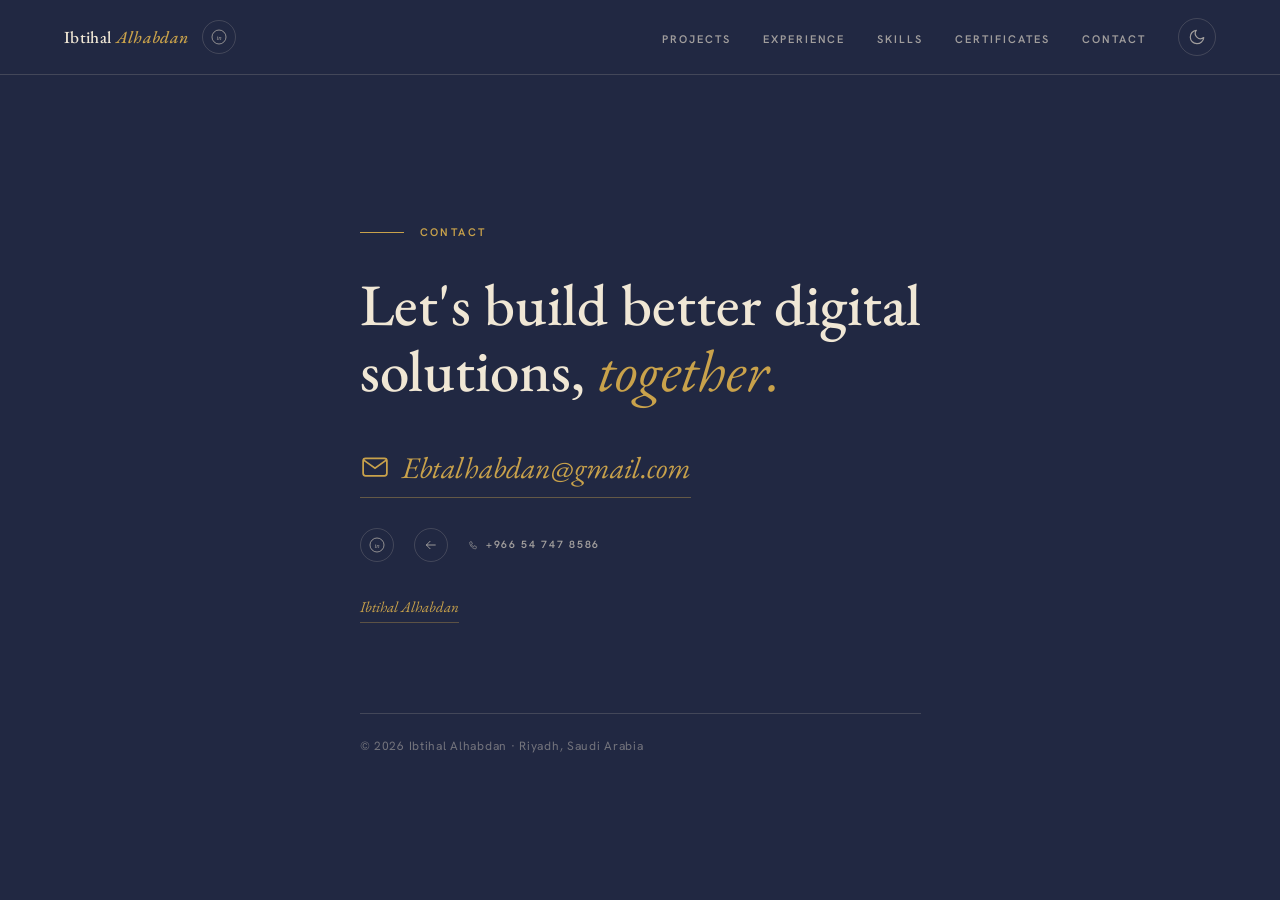
==== contact.html @ 58f83ce2 "Add files via upload" ====
<!DOCTYPE html>
<html lang="en" dir="ltr">
<head>
<meta charset="UTF-8"/>
<meta name="viewport" content="width=device-width, initial-scale=1.0"/>
<title>Contact · Ibtihal Alhabdan</title>
<meta name="description" content="Get in touch with Ibtihal Alhabdan, Business Analyst in Riyadh, Saudi Arabia."/>
<link rel="canonical" href="https://portfoliolabco.github.io/ibtihal-portfolio/contact.html"/>
<link rel="icon" type="image/svg+xml" href="data:image/svg+xml,%3Csvg xmlns='http://www.w3.org/2000/svg' viewBox='0 0 32 32'%3E%3Crect width='32' height='32' fill='%23212842'/%3E%3Ctext x='16' y='22' font-family='Georgia,serif' font-size='15' font-style='italic' fill='%23C9A24B' text-anchor='middle'%3EIA%3C/text%3E%3C/svg%3E"/>
<link rel="preconnect" href="https://fonts.googleapis.com"/>
<link rel="preconnect" href="https://fonts.gstatic.com" crossorigin/>
<link href="https://fonts.googleapis.com/css2?family=EB+Garamond:ital,wght@0,400;0,500;0,600;1,400;1,500&family=Hanken+Grotesk:wght@300;400;500;600&display=swap" rel="stylesheet"/>
<link rel="stylesheet" href="styles.css"/>
<script>
  (function(){var t=localStorage.getItem('theme')||'light';document.documentElement.setAttribute('data-theme',t);})();
</script>
<style>
  .contact-page-band{min-height:100vh;display:flex;align-items:center;}
</style>
</head>
<body>
<nav>
  <div class="nav-brand">
    <a class="nav-name" href="index.html#top">Ibtihal <em>Alhabdan</em></a>
    <a class="social-btn" href="https://www.linkedin.com/in/ibtihal-alhabdan-ecba-b42458311" target="_blank" rel="noopener" aria-label="LinkedIn">
      <svg viewBox="0 0 24 24" xmlns="http://www.w3.org/2000/svg" aria-hidden="true"><circle cx="12" cy="12" r="10.5" fill="none" stroke="currentColor" stroke-width="1.3"/><text x="12" y="16" font-family="Georgia, serif" font-style="italic" font-size="10" fill="currentColor" text-anchor="middle">in</text></svg>
    </a>
  </div>
  <div class="nav-right">
    <ul class="nav-links">
      <li><a href="index.html#work">Projects</a></li>
      <li><a href="index.html#experience">Experience</a></li>
      <li><a href="index.html#capabilities">Skills</a></li>
      <li><a href="index.html#credentials">Certificates</a></li>
      <li><a href="contact.html">Contact</a></li>
    </ul>
    <button class="theme-btn" id="themeBtn" aria-label="Toggle color theme">
      <svg class="icon-moon" viewBox="0 0 24 24" fill="none" stroke="currentColor" stroke-width="1.6" stroke-linecap="round" stroke-linejoin="round" aria-hidden="true"><path d="M21 12.8A9 9 0 1 1 11.2 3a7 7 0 0 0 9.8 9.8z"/></svg>
      <svg class="icon-sun" viewBox="0 0 24 24" fill="none" stroke="currentColor" stroke-width="1.6" stroke-linecap="round" stroke-linejoin="round" aria-hidden="true"><circle cx="12" cy="12" r="4.2"/><path d="M12 2.4v2.4M12 19.2v2.4M4.4 4.4l1.7 1.7M17.9 17.9l1.7 1.7M2.4 12h2.4M19.2 12h2.4M4.4 19.6l1.7-1.7M17.9 6.1l1.7-1.7"/></svg>
    </button>
  </div>
</nav>
<!-- CONTACT BAND (reused from the homepage, full-height on this page) -->
<div class="contact-band contact-page-band" id="contact">
  <div class="contact-inner">
    <p class="contact-kicker caps">Contact</p>
    <h2 class="contact-line">Let's build better digital<br/>solutions, <em>together.</em></h2>
    <a class="contact-mail" href="mailto:Ebtalhabdan@gmail.com">
      <svg class="cm-icon" viewBox="0 0 24 24" fill="none" stroke="currentColor" stroke-width="1.4" aria-hidden="true"><rect x="2.5" y="5" width="19" height="14" rx="2"/><path d="M3 6.5l9 6.5 9-6.5"/></svg>
      Ebtalhabdan@gmail.com
    </a>
    <div class="contact-alt">
      <a class="social-btn" href="https://www.linkedin.com/in/ibtihal-alhabdan-ecba-b42458311" target="_blank" rel="noopener" aria-label="LinkedIn">
        <svg viewBox="0 0 24 24" xmlns="http://www.w3.org/2000/svg" aria-hidden="true"><circle cx="12" cy="12" r="10.5" fill="none" stroke="currentColor" stroke-width="1.3"/><text x="12" y="16" font-family="Georgia, serif" font-style="italic" font-size="10" fill="currentColor" text-anchor="middle">in</text></svg>
      </a>
      <a class="social-btn" href="index.html#top" aria-label="Back to portfolio">
        <svg viewBox="0 0 24 24" fill="none" stroke="currentColor" stroke-width="1.4" aria-hidden="true"><path d="M19 12H5M11 6l-6 6 6 6"/></svg>
      </a>
      <a class="contact-phone" href="tel:+966547478586">
        <svg class="cm-icon" viewBox="0 0 24 24" fill="none" stroke="currentColor" stroke-width="1.4" aria-hidden="true"><path d="M5 4h3l2 5-2.5 1.5a11 11 0 0 0 5 5L14 13l5 2v3a2 2 0 0 1-2 2C10.5 20 4 13.5 4 6a2 2 0 0 1 1-2z"/></svg>
        +966 54 747 8586
      </a>
    </div>
    <a class="contact-signature" href="#">Ibtihal Alhabdan</a>
    <div class="colophon">
      <span>© 2026 Ibtihal Alhabdan · Riyadh, Saudi Arabia</span>
    </div>
  </div>
</div>
<script src="script.js"></script>
</body>
</html>
---- styles.css ----
/* ─────────────────────────────────────────────
   THE ANALYST'S DOSSIER
   Palette (client-fixed): Midnight Indigo #212842
                           Vanilla Cream  #F0E7D5
   Gold is a whisper: rules, numerals, small marks.
   ───────────────────────────────────────────── */
:root{
  --indigo:#212842;
  --cream:#F0E7D5;
  /* light (default): cream field, indigo bands */
  --bg:#F0E7D5;
  --band-bg:#212842;      /* nav / hero / contact bands */
  --text:#2B3049;
  --muted:#5C617A;
  --hair:#D9CEB8;
  --plate:#EAE0CC;
  --gold:#B0872E;          /* rules, numerals, decorative */
  --gold-ink:#7A5D1E;      /* small labels on cream, AA */
  --band-text:#F0E7D5;
  --band-muted:rgba(240,231,213,.62);
  --band-hair:rgba(240,231,213,.16);
  --band-gold:#C9A24B;
  --serif:"EB Garamond",Georgia,serif;
  --sans:"Hanken Grotesk",system-ui,sans-serif;
  --mono:ui-monospace,SFMono-Regular,Menlo,monospace;
}
:root[data-theme="dark"]{
  /* dark: deep-indigo field, with bands a touch lighter so the whole page
     reads as dark yet the nav/hero/contact still separate from the body */
  --bg:#161B2E;
  --band-bg:#212842;
  --text:#F0E7D5;
  --muted:rgba(240,231,213,.64);
  --hair:rgba(240,231,213,.16);
  --plate:#232B49;
  --gold:#C9A24B;
  --gold-ink:#D4B25E;
}
*,*::before,*::after{box-sizing:border-box;margin:0;padding:0;}
html{scroll-behavior:smooth;}
body{background:var(--bg);color:var(--text);font-family:var(--sans);font-weight:400;font-size:16.5px;line-height:1.7;transition:background .4s ease,color .4s ease;-webkit-font-smoothing:antialiased;}
::selection{background:var(--gold);color:var(--indigo);}
img,svg{max-width:100%;}
.caps{font-family:var(--sans);font-size:11px;font-weight:600;letter-spacing:.22em;text-transform:uppercase;}
/* ── NAV: a slim indigo band in both themes ── */
nav{position:fixed;top:0;width:100%;z-index:100;display:flex;justify-content:space-between;align-items:center;padding:18px clamp(22px,5vw,64px);background:var(--band-bg);border-bottom:1px solid var(--band-hair);transition:background .4s ease;}
.nav-brand{display:flex;align-items:center;gap:14px;}
.nav-name{font-family:var(--serif);font-size:17px;font-weight:500;letter-spacing:.02em;color:var(--band-text);text-decoration:none;}
.nav-name em{font-style:italic;color:var(--band-gold);}
/* shared round icon button: used in the nav brand row and in the contact band */
.social-btn{width:34px;height:34px;flex-shrink:0;display:inline-flex;align-items:center;justify-content:center;border:1px solid var(--band-hair);border-radius:50%;color:var(--band-muted);text-decoration:none;transition:color .25s,border-color .25s,background .25s;}
.social-btn:hover{color:var(--band-gold);border-color:var(--band-gold);background:rgba(240,231,213,.06);}
.social-btn svg{width:16px;height:16px;display:block;}
.nav-right{display:flex;gap:32px;align-items:center;}
.nav-links{display:flex;gap:32px;list-style:none;}
.nav-links a{text-decoration:none;color:var(--band-muted);font-size:11px;font-weight:600;letter-spacing:.18em;text-transform:uppercase;transition:color .25s;}
.nav-links a:hover{color:var(--band-gold);}
.theme-btn{width:38px;height:38px;flex-shrink:0;display:inline-flex;align-items:center;justify-content:center;background:none;border:1px solid var(--band-hair);border-radius:50%;cursor:pointer;color:var(--band-muted);padding:0;transition:color .25s,border-color .25s,background .25s;}
.theme-btn:hover{color:var(--band-gold);border-color:var(--band-gold);background:rgba(240,231,213,.06);}
.theme-btn svg{width:18px;height:18px;display:block;}
/* show the sun in dark mode (tap to go light), the moon in light mode (tap to go dark) */
.theme-btn .icon-sun{display:none;}
.theme-btn .icon-moon{display:block;}
:root[data-theme="dark"] .theme-btn .icon-sun{display:block;}
:root[data-theme="dark"] .theme-btn .icon-moon{display:none;}
/* ── HERO: brand-collateral photo, indigo-tinted so text stays readable ── */
header{background:var(--band-bg);color:var(--band-text);display:flex;align-items:center;position:relative;overflow:hidden;padding:clamp(120px,14vh,150px) clamp(22px,5vw,64px) clamp(56px,7vh,80px);transition:background .4s ease;}
/* the folder flat-lay fills the hero; a left-weighted indigo scrim keeps the
   headline/pitch legible while the imagery reads through on the right. */
header::before{content:"";position:absolute;inset:0;z-index:0;pointer-events:none;
  background-image:url("images/hero-band.jpg");
  background-image:image-set(url("images/hero-band.webp") type("image/webp"),url("images/hero-band.jpg") type("image/jpeg"));
  background-size:cover;background-position:center right;opacity:.5;}
header::after{content:"";position:absolute;inset:0;z-index:1;pointer-events:none;
  background:linear-gradient(90deg,var(--band-bg) 0%,var(--band-bg) 24%,rgba(33,40,66,.82) 55%,rgba(33,40,66,.66) 100%);}
/* soft mesh-gradient atmosphere behind indigo bands — decorative only, sits under content */
.hero-inner{max-width:1180px;margin:0 auto;width:100%;display:block;position:relative;z-index:2;}
.hero-kicker{display:flex;align-items:center;gap:16px;color:var(--band-gold);margin-bottom:34px;}
.hero-kicker::before{content:"";width:44px;height:1px;background:var(--band-gold);}
h1{font-family:var(--serif);font-weight:500;font-size:clamp(50px,6.4vw,88px);line-height:1.02;letter-spacing:-.01em;color:var(--band-text);}
h1 em{font-style:italic;font-weight:400;color:var(--band-gold);}
.hero-sub{margin-top:30px;font-family:var(--serif);font-size:clamp(19px,2vw,24px);font-weight:400;line-height:1.55;color:var(--band-muted);max-width:33em;}
.hero-sub strong{font-weight:500;color:var(--band-text);}
.hero-cta{margin-top:46px;display:flex;gap:34px;align-items:center;flex-wrap:wrap;}
.btn{font-family:var(--sans);font-size:11px;font-weight:600;letter-spacing:.22em;text-transform:uppercase;text-decoration:none;color:var(--band-gold);border:1px solid var(--band-gold);padding:16px 34px;transition:background .25s,color .25s;}
.btn:hover{background:var(--band-gold);color:var(--indigo);}
.link-quiet{font-family:var(--sans);font-size:11px;font-weight:600;letter-spacing:.22em;text-transform:uppercase;text-decoration:none;color:var(--band-muted);transition:color .25s;}
.link-quiet:hover{color:var(--band-text);}
/* colophon line, not a stat grid */
.hero-colophon{margin-top:58px;padding-top:22px;border-top:1px solid var(--band-hair);font-family:var(--serif);font-size:16px;color:var(--band-muted);max-width:44em;}
.hero-colophon b{font-weight:500;color:var(--band-text);}
.hero-colophon i{font-style:italic;color:var(--band-gold);}
/* hero ornament: a requirements flow, drawn in thin strokes */
.hero-art{justify-self:end;width:100%;max-width:430px;}
.hero-art svg{display:block;width:100%;height:auto;overflow:visible;}
.flow-stroke{fill:none;stroke:rgba(240,231,213,.34);stroke-width:1.2;}
.flow-node{fill:var(--indigo);stroke:var(--band-gold);stroke-width:1.2;}
.flow-dot{fill:var(--band-gold);}
.flow-label{font-family:var(--sans);font-size:8.5px;letter-spacing:.24em;fill:rgba(240,231,213,.55);text-transform:uppercase;}
/* resting state is fully drawn; JS briefly rewinds then releases, so any
   failure mode (no JS, capture race) still shows the finished drawing */
.draw{stroke-dasharray:600;stroke-dashoffset:0;}
html.rewind .draw{stroke-dashoffset:600;}
html.drawing .draw{transition:stroke-dashoffset 2.4s cubic-bezier(.22,1,.36,1);}
/* ── COVER MENU (hero overview, full-width row below the intro) ── */
.hero-art-hidden{display:none;}
.cover-menu{margin-top:clamp(48px,7vh,72px);border-top:1px solid var(--band-hair);}
.cover-grid{display:grid;grid-template-columns:repeat(4,1fr);gap:0;}
.cover-item{display:flex;flex-direction:column;gap:8px;padding:26px clamp(14px,2vw,24px) 24px;border-left:1px solid var(--band-hair);text-decoration:none;color:var(--band-text);transition:background .3s,padding-top .3s cubic-bezier(.22,1,.36,1),color .25s;position:relative;}
.cover-item:first-child{border-left:none;padding-left:0;}
.cover-item:hover{color:var(--band-gold);}
.cover-item.active{color:var(--band-gold);}
.cover-item.active .ci-arrow{transform:rotate(180deg);}
.cover-item.active::after{content:"";position:absolute;left:0;right:0;bottom:-1px;height:2px;background:var(--band-gold);}
.ci-num{font-family:var(--serif);font-style:italic;font-size:16px;color:var(--band-gold);}
.ci-name{font-family:var(--serif);font-size:clamp(19px,1.7vw,24px);font-weight:500;line-height:1.12;}
.ci-meta{font-family:var(--sans);font-size:10px;letter-spacing:.12em;text-transform:uppercase;color:var(--band-muted);margin-top:auto;}
.ci-arrow{position:absolute;top:26px;right:clamp(14px,2vw,24px);color:var(--band-gold);font-size:14px;transition:transform .3s;}
.cover-item:hover .ci-arrow{transform:translateY(4px);}
/* ── WHAT I DO (static band between hero and the accordion sections) ── */
.whatido{background:var(--bg);border-bottom:1px solid var(--hair);padding:clamp(44px,6vh,64px) 0;transition:background .4s ease;}
.whatido-inner{max-width:1180px;margin:0 auto;padding:0 clamp(22px,5vw,64px);}
.whatido-label{color:var(--gold-ink);margin-bottom:clamp(26px,4vh,38px);}
.wid-grid{display:grid;grid-template-columns:repeat(4,1fr);gap:0;}
.wid-item{padding:0 clamp(14px,2vw,28px);border-left:1px solid var(--hair);}
.wid-item:first-child{border-left:none;padding-left:0;}
.wid-title{font-family:var(--serif);font-style:italic;font-weight:500;font-size:19px;color:var(--gold-ink);margin-bottom:10px;}
.wid-desc{font-size:14px;color:var(--muted);line-height:1.65;}
@media(max-width:960px){
  .wid-grid{grid-template-columns:1fr 1fr;gap:26px 0;}
  .wid-item:nth-child(odd){border-left:none;padding-left:0;}
  .wid-item:nth-child(n+3){border-left:none;}
}
@media(max-width:700px){
  .wid-grid{grid-template-columns:1fr;gap:22px 0;}
  .wid-item{border-left:none;padding-left:0;}
}
/* ── EXPANDING SECTIONS (triggered by the cover menu) ── */
main{display:block;max-width:1180px;margin:0 auto;padding:0 clamp(22px,5vw,64px);}
.acc{scroll-margin-top:86px;}
/* collapsible panel via grid-template-rows (animatable) */
.acc-panel{display:grid;grid-template-rows:0fr;transition:grid-template-rows .5s cubic-bezier(.22,1,.36,1);}
.acc[data-open] .acc-panel{grid-template-rows:1fr;}
.acc-panel > .acc-inner{overflow:hidden;min-height:0;}
.acc-inner{padding-bottom:0;}
.acc[data-open] .acc-inner{padding:clamp(56px,8vh,90px) 0 clamp(56px,8vh,90px);}
.acc[data-open]{border-bottom:1px solid var(--hair);}
/* title line at the top of an opened section */
.panel-title{margin-bottom:clamp(36px,5vh,56px);}
.pt-label{display:block;color:var(--gold-ink);margin-bottom:16px;}
.pt-line{display:flex;align-items:baseline;gap:clamp(16px,2vw,26px);}
.pt-num{font-family:var(--serif);font-style:italic;font-weight:400;font-size:clamp(26px,3vw,40px);line-height:1;color:var(--gold);opacity:.55;flex-shrink:0;}
.pt-title{font-family:var(--serif);font-weight:500;font-size:clamp(26px,3.4vw,44px);line-height:1.12;letter-spacing:-.005em;}
.pt-title em{font-style:italic;color:var(--gold-ink);}
/* content inside panels shouldn't wait on scroll-reveal (panel is the animation) */
.acc-inner .rv{opacity:1;transform:none;}
/* the old sec-title inside bodies is now redundant (title lives in the head) → hide */
.acc-inner > .sec-title{display:none;}
.sec-lede{font-size:16px;color:var(--muted);max-width:58ch;margin:0 0 clamp(32px,5vh,52px);}
/* legacy rail styles kept harmless (no longer rendered) */
.rail-num{font-family:var(--serif);font-style:italic;color:var(--gold);}
.sec-title{font-family:var(--serif);font-weight:500;font-size:clamp(30px,3.4vw,44px);line-height:1.15;letter-spacing:-.005em;margin-bottom:18px;}
.sec-title em{font-style:italic;color:var(--gold-ink);}
.sec-lede{font-size:16px;color:var(--muted);max-width:58ch;margin-bottom:clamp(40px,6vh,64px);}
/* ── CASE ENTRIES ── */
.case{display:grid;grid-template-columns:minmax(0,1fr) minmax(0,1fr);gap:clamp(36px,5vw,76px);align-items:center;padding:clamp(48px,7vh,76px) 0;}
.case + .case{border-top:1px solid var(--hair);}
.case.flip .case-fig{order:-1;}
.case-meta{color:var(--gold-ink);margin-bottom:16px;}
.case-title{font-family:var(--serif);font-weight:500;font-size:clamp(28px,3vw,40px);line-height:1.1;margin-bottom:6px;}
.case-title i{font-style:italic;font-weight:400;}
.case-year{font-family:var(--serif);font-style:italic;font-size:17px;color:var(--muted);margin-bottom:20px;}
.case-body{font-size:15.5px;color:var(--muted);line-height:1.75;max-width:52ch;}
.case-body + .case-body{margin-top:12px;}
.case-delivered{margin-top:24px;font-size:14.5px;color:var(--text);line-height:1.7;max-width:52ch;}
.case-delivered .caps{color:var(--gold-ink);margin-right:10px;font-size:10px;}
/* challenge / solution / contribution / technology blocks */
.case-label{color:var(--gold-ink);margin:20px 0 8px;}
.case-label:first-of-type{margin-top:6px;}
.case-contrib{list-style:none;max-width:52ch;margin-top:2px;}
.case-contrib li{font-size:14.5px;color:var(--text);line-height:1.65;padding:3px 0 3px 22px;position:relative;}
.case-contrib li::before{content:"";position:absolute;left:0;top:13px;width:8px;height:1px;background:var(--gold);}
.case-tech{font-size:13.5px;color:var(--muted);letter-spacing:.02em;}
/* figure plates */
.case-fig{width:100%;}
.plate{border:1px solid var(--hair);background:var(--plate);padding:clamp(26px,3.4vw,46px);display:flex;align-items:center;justify-content:center;min-height:300px;transition:background .4s ease;}
.fig-cap{margin-top:14px;display:flex;gap:12px;align-items:baseline;color:var(--muted);font-size:12px;letter-spacing:.08em;}
.fig-cap b{font-family:var(--serif);font-style:italic;font-weight:500;color:var(--gold-ink);font-size:14px;letter-spacing:0;white-space:nowrap;flex-shrink:0;}
/* fig 01 + 02: real app screenshots, background removed, floating freely.
   Images are transparent phone PNGs, so the shadow must hug the device
   silhouette (drop-shadow filter) rather than a rectangle (box-shadow). */
.case-fig.glass .plate,.case-fig.bare .plate{border:none;background:none;padding:clamp(12px,2vw,28px);min-height:0;}
.shot{display:flex;gap:clamp(16px,2.4vw,30px);align-items:flex-end;justify-content:center;width:100%;}
/* <picture> just wraps the <img> for WebP delivery; contents makes the img the
   direct flex child so all the sizing/alignment rules below still apply. */
.shot picture{display:contents;}
.shot img{
  display:block;
  filter:drop-shadow(0 22px 34px rgba(33,40,66,.34)) drop-shadow(0 4px 10px rgba(33,40,66,.16));
  transition:transform .5s cubic-bezier(.22,1,.36,1),filter .5s cubic-bezier(.22,1,.36,1);
}
/* rectangular photos (JPGs still have their background) get rounded corners so
   the box reads as intentional; transparent PNGs need no radius. */
.shot img[src$=".jpg"]{border-radius:22px;}
:root[data-theme="dark"] .shot img{
  filter:drop-shadow(0 24px 40px rgba(0,0,0,.5)) drop-shadow(0 4px 10px rgba(0,0,0,.32));
}
/* paired phones: equal height, aligned on a common baseline.
   Size by height only (no width cap, no object-fit) so nothing is cropped;
   flex + min-width:0 keeps the pair from overflowing on narrow screens. */
.shot.pair{align-items:flex-end;}
.shot.pair img{height:clamp(300px,32vw,430px);width:auto;min-width:0;}
.shot.single img{width:auto;height:clamp(320px,34vw,460px);max-width:100%;}
/* minimal hover: a small lift + slightly deeper shadow */
.shot img:hover{transform:translateY(-6px);filter:drop-shadow(0 30px 46px rgba(33,40,66,.42)) drop-shadow(0 6px 14px rgba(33,40,66,.2));}
:root[data-theme="dark"] .shot img:hover{filter:drop-shadow(0 32px 50px rgba(0,0,0,.6)) drop-shadow(0 6px 14px rgba(0,0,0,.36));}
/* fig 03: booking flow */
.steps-art{width:100%;}
.steps-art svg{display:block;width:100%;height:auto;overflow:visible;}
.st-line{stroke:var(--text);stroke-width:1.1;opacity:.4;}
.st-circle{fill:none;stroke:var(--text);stroke-width:1.3;opacity:.75;}
.st-circle-gold{fill:none;stroke:var(--gold);stroke-width:1.4;}
.st-num{font-family:var(--serif);font-style:italic;font-size:16px;fill:var(--text);opacity:.8;text-anchor:middle;dominant-baseline:central;}
.st-num-gold{font-family:var(--serif);font-style:italic;font-size:16px;fill:var(--gold);text-anchor:middle;dominant-baseline:central;}
.st-label{font-family:var(--sans);font-size:8.5px;letter-spacing:.2em;fill:var(--muted);text-transform:uppercase;text-anchor:middle;}
.st-label-gold{fill:var(--gold-ink);}
/* fig 04: code plate (literal code, mono is earned here) */
.code-plate{width:100%;background:var(--indigo);border:1px solid var(--band-hair);}
.code-head{display:flex;justify-content:space-between;align-items:center;padding:13px 20px;border-bottom:1px solid var(--band-hair);}
.code-head .caps{color:var(--band-gold);font-size:10px;}
.code-head span:last-child{color:var(--band-muted);font-size:11px;letter-spacing:.08em;}
.code-body{padding:22px 24px;font-family:var(--mono);font-size:12px;line-height:1.9;color:rgba(240,231,213,.85);white-space:pre;overflow-x:auto;}
.ck{color:#C9A24B;} .cf{color:#F0E7D5;font-weight:600;} .cs{color:rgba(240,231,213,.6);} .cc{color:rgba(240,231,213,.42);font-style:italic;}
/* ── EXPERIENCE LEDGER ── */
.ledger-row{display:grid;grid-template-columns:172px minmax(0,1fr);gap:clamp(24px,3.5vw,56px);padding:clamp(36px,5vh,52px) 0;}
.ledger-row + .ledger-row{border-top:1px solid var(--hair);}
.ledger-when{font-family:var(--serif);font-style:italic;font-size:16px;color:var(--muted);line-height:1.6;padding-top:6px;}
.ledger-co{color:var(--gold-ink);margin-bottom:8px;}
.ledger-role{font-family:var(--serif);font-weight:500;font-size:clamp(23px,2.2vw,28px);margin-bottom:4px;}
.ledger-subrole{font-family:var(--sans);font-size:12.5px;font-weight:600;letter-spacing:.08em;text-transform:uppercase;color:var(--muted);margin-bottom:18px;}
.ledger-points{list-style:none;max-width:62ch;}
.ledger-points li{font-size:15px;color:var(--muted);line-height:1.7;padding:5px 0 5px 22px;position:relative;}
.ledger-points li::before{content:"";position:absolute;left:0;top:16px;width:8px;height:1px;background:var(--gold);}
/* ── CAPABILITIES APPENDIX ── */
.appx{display:grid;grid-template-columns:repeat(2,minmax(0,1fr));gap:clamp(32px,4vw,56px) clamp(40px,6vw,80px);}
.appx-group{padding-top:22px;border-top:1px solid var(--hair);}
.appx-name{font-family:var(--serif);font-style:italic;font-weight:500;font-size:21px;margin-bottom:10px;}
.appx-list{font-size:15px;color:var(--muted);line-height:1.8;}
/* ── CREDENTIALS LEDGER ── */
.cred-row{display:grid;grid-template-columns:220px minmax(0,1fr) auto;gap:clamp(20px,3vw,48px);align-items:baseline;padding:24px 0;}
.cred-row + .cred-row{border-top:1px solid var(--hair);}
.cred-issuer{color:var(--gold-ink);}
.cred-name{font-family:var(--serif);font-weight:500;font-size:21px;}
.cred-note{font-size:13.5px;color:var(--muted);text-align:right;}
/* ── CONTACT BAND ── */
.contact-band{background:var(--band-bg);color:var(--band-text);padding:clamp(90px,14vh,150px) clamp(22px,5vw,64px) 46px;position:relative;overflow:hidden;transition:background .4s ease;}
.contact-inner{max-width:1180px;margin:0 auto;position:relative;z-index:2;}
.contact-kicker{display:flex;align-items:center;gap:16px;color:var(--band-gold);margin-bottom:30px;}
.contact-kicker::before{content:"";width:44px;height:1px;background:var(--band-gold);}
.contact-line{font-family:var(--serif);font-weight:500;font-size:clamp(34px,4.6vw,64px);line-height:1.12;max-width:18em;}
.contact-line em{font-style:italic;font-weight:400;color:var(--band-gold);}
.contact-mail{display:inline-flex;align-items:center;gap:12px;margin-top:38px;font-family:var(--serif);font-style:italic;font-size:clamp(21px,2.6vw,30px);color:var(--band-gold);text-decoration:none;border-bottom:1px solid rgba(201,162,75,.4);padding-bottom:4px;transition:border-color .25s;direction:ltr;unicode-bidi:isolate;}
.contact-mail:hover{border-color:var(--band-gold);}
.cm-icon{width:1em;height:1em;flex-shrink:0;}
.contact-alt{margin-top:30px;display:flex;gap:20px;align-items:center;flex-wrap:wrap;}
.contact-phone{display:inline-flex;align-items:center;gap:8px;color:var(--band-muted);text-decoration:none;font-size:10.5px;font-weight:600;letter-spacing:.16em;text-transform:uppercase;transition:color .25s;direction:ltr;unicode-bidi:isolate;}
.contact-phone:hover{color:var(--band-text);}
.contact-signature{display:inline-block;margin-top:32px;font-family:var(--serif);font-style:italic;font-size:15px;color:var(--band-gold);text-decoration:none;border-bottom:1px solid rgba(201,162,75,.35);padding-bottom:3px;transition:border-color .25s;}
.contact-signature:hover{border-color:var(--band-gold);}
.colophon{margin-top:clamp(70px,10vh,110px);padding-top:22px;border-top:1px solid var(--band-hair);display:flex;justify-content:space-between;gap:20px;flex-wrap:wrap;color:rgba(240,231,213,.4);font-size:12px;letter-spacing:.06em;}
.colophon i{font-family:var(--serif);font-style:italic;}
/* ── MOTION ── */
.rv{opacity:0;transform:translateY(18px);transition:opacity .8s cubic-bezier(.22,1,.36,1),transform .8s cubic-bezier(.22,1,.36,1);}
.rv.in{opacity:1;transform:none;}
.rail-rule.rv{transform:scaleX(0);}
.rail-rule.rv.in{transform:scaleX(1);}
/* ── RESPONSIVE ── */
@media(max-width:960px){
  .hero-art{display:none;}
  .cover-grid{grid-template-columns:1fr 1fr;}
  .cover-item{border-left:1px solid var(--band-hair);}
  .cover-item:nth-child(odd){border-left:none;padding-left:0;}
  .cover-item:nth-child(n+3){border-top:1px solid var(--band-hair);}
  .sec-grid{grid-template-columns:1fr;gap:22px;}
  .rail{position:static;display:flex;align-items:baseline;gap:16px;}
  .rail-num{font-size:44px;}
  .rail-rule{display:none;}
  .case{grid-template-columns:1fr;gap:30px;}
  .case.flip .case-fig{order:0;}
  .cred-row{grid-template-columns:1fr;gap:4px;}
  .cred-note{text-align:left;}
}
@media(max-width:700px){
  /* cover menu: single column, top-bordered rows */
  .cover-grid{grid-template-columns:1fr;}
  .cover-item,.cover-item:nth-child(odd){border-left:none;padding-left:0;border-top:1px solid var(--band-hair);flex-direction:row;align-items:baseline;gap:14px;padding:18px 0;}
  .cover-item .ci-meta{margin-top:0;margin-left:auto;}
  .cover-item .ci-arrow{position:static;}
  .ci-name{flex:1;}
  /* accordion head: tighten for phones */
  .acc-head{gap:16px;padding:24px 2px;}
  .acc-num{font-size:34px;width:1.4em;}
  /* tighten hero rhythm so the section menu peeks above the fold on phones,
     but keep enough top padding to clear the two-row mobile nav (~107px) */
  header{padding-top:124px;padding-bottom:clamp(36px,5vh,52px);}
  .hero-sub{margin-top:22px;}
  .hero-cta{margin-top:32px;}
  .hero-colophon{margin-top:34px;padding-top:20px;}
  .cover-menu{margin-top:32px;}
  /* stack the nav: name + toggle on top, links wrap to a full-width row below */
  nav{flex-wrap:wrap;row-gap:12px;padding:12px clamp(18px,5vw,22px);}
  .nav-right{flex-basis:100%;flex-wrap:wrap;justify-content:space-between;gap:12px;order:2;}
  .theme-btn{order:-1;margin-left:auto;position:absolute;top:14px;right:clamp(18px,5vw,22px);}
  .nav-links{flex-basis:100%;justify-content:space-between;gap:10px;padding-top:12px;border-top:1px solid var(--band-hair);}
  /* larger tap targets: pad each link so it is comfortably tappable */
  .nav-links a{font-size:10px;letter-spacing:.1em;padding:9px 0;}
  .contact-alt{gap:14px 22px;}
  .contact-phone{padding:8px 0;}
  .ledger-row{grid-template-columns:1fr;gap:8px;}
  .appx{grid-template-columns:1fr;}
  .wf-pair{gap:16px;}
  .wf-phone{width:112px;}
}
@media(prefers-reduced-motion:reduce){
  *{transition:none!important;animation:none!important;}
  .rv{opacity:1;transform:none;}
  .draw{stroke-dashoffset:0;}
}
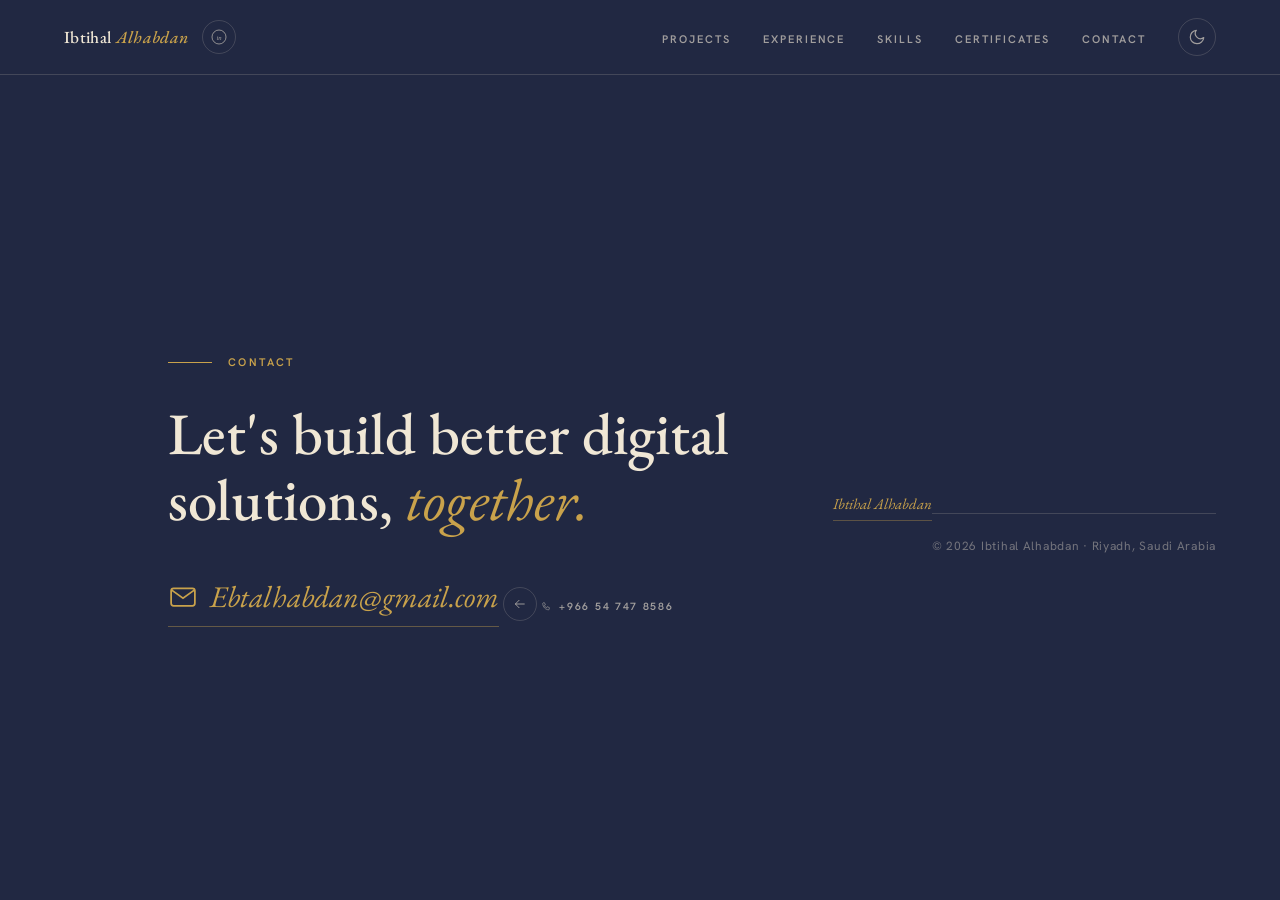
==== commit 0cc3441b: "Update contact.html" ====
--- a/contact.html
+++ b/contact.html
@@ -49,10 +49,6 @@
       <svg class="cm-icon" viewBox="0 0 24 24" fill="none" stroke="currentColor" stroke-width="1.4" aria-hidden="true"><rect x="2.5" y="5" width="19" height="14" rx="2"/><path d="M3 6.5l9 6.5 9-6.5"/></svg>
       Ebtalhabdan@gmail.com
     </a>
-    <div class="contact-alt">
-      <a class="social-btn" href="https://www.linkedin.com/in/ibtihal-alhabdan-ecba-b42458311" target="_blank" rel="noopener" aria-label="LinkedIn">
-        <svg viewBox="0 0 24 24" xmlns="http://www.w3.org/2000/svg" aria-hidden="true"><circle cx="12" cy="12" r="10.5" fill="none" stroke="currentColor" stroke-width="1.3"/><text x="12" y="16" font-family="Georgia, serif" font-style="italic" font-size="10" fill="currentColor" text-anchor="middle">in</text></svg>
-      </a>
       <a class="social-btn" href="index.html#top" aria-label="Back to portfolio">
         <svg viewBox="0 0 24 24" fill="none" stroke="currentColor" stroke-width="1.4" aria-hidden="true"><path d="M19 12H5M11 6l-6 6 6 6"/></svg>
       </a>
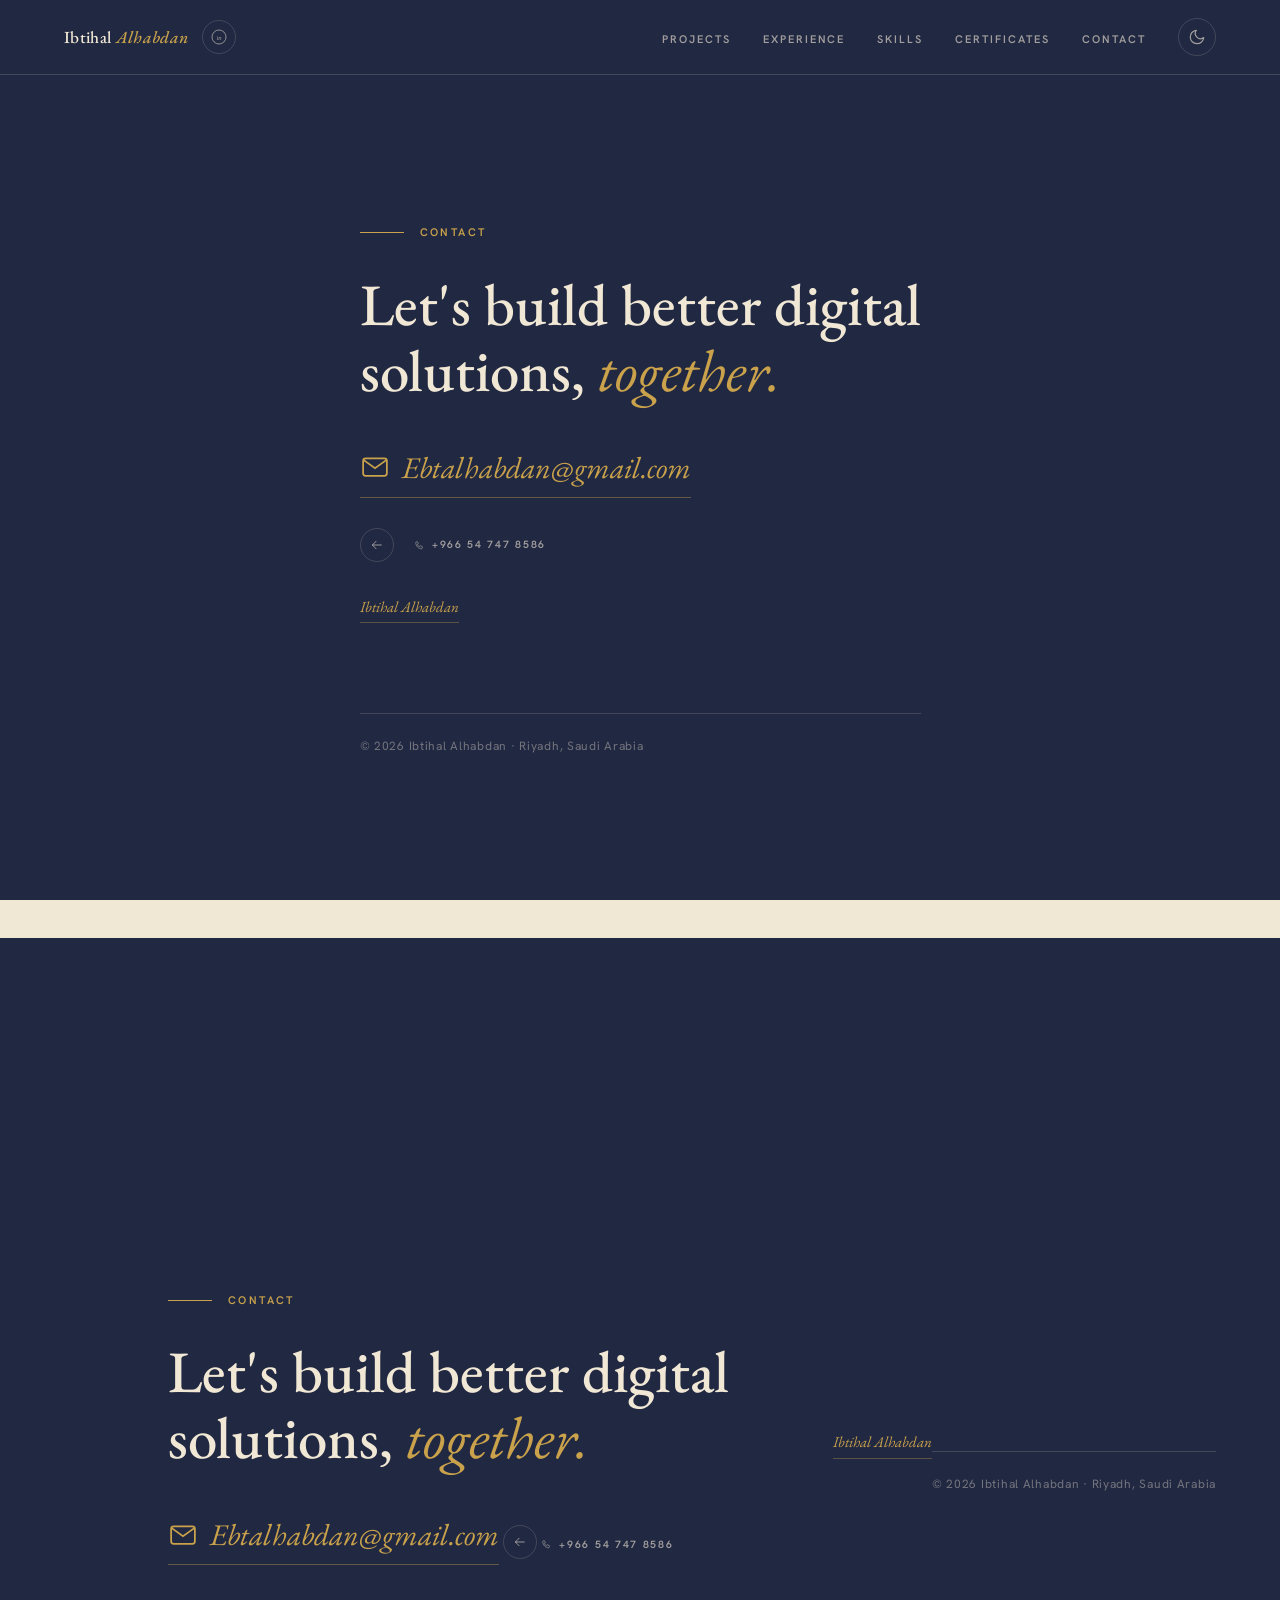
==== commit 1a5dec6d: "Update contact.html" ====
--- a/contact.html
+++ b/contact.html
@@ -49,6 +49,38 @@
       <svg class="cm-icon" viewBox="0 0 24 24" fill="none" stroke="currentColor" stroke-width="1.4" aria-hidden="true"><rect x="2.5" y="5" width="19" height="14" rx="2"/><path d="M3 6.5l9 6.5 9-6.5"/></svg>
       Ebtalhabdan@gmail.com
     </a>
+    <div class="contact-alt">
+      <a class="social-btn" href="index.html#top" aria-label="Back to portfolio">
+        <svg viewBox="0 0 24 24" fill="none" stroke="currentColor" stroke-width="1.4" aria-hidden="true"><path d="M19 12H5M11 6l-6 6 6 6"/></svg>
+      </a>
+      <a class="contact-phone" href="tel:+966547478586">
+        <svg class="cm-icon" viewBox="0 0 24 24" fill="none" stroke="currentColor" stroke-width="1.4" aria-hidden="true"><path d="M5 4h3l2 5-2.5 1.5a11 11 0 0 0 5 5L14 13l5 2v3a2 2 0 0 1-2 2C10.5 20 4 13.5 4 6a2 2 0 0 1 1-2z"/></svg>
+        +966 54 747 8586
+      </a>
+    </div>
+    <a class="contact-signature" href="#">Ibtihal Alhabdan</a>
+    <div class="colophon">
+      <span>© 2026 Ibtihal Alhabdan · Riyadh, Saudi Arabia</span>
+    </div>
+  </div>
+</div>
+<script src="script.js"></script>
+</body>
+</html>    <button class="theme-btn" id="themeBtn" aria-label="Toggle color theme">
+      <svg class="icon-moon" viewBox="0 0 24 24" fill="none" stroke="currentColor" stroke-width="1.6" stroke-linecap="round" stroke-linejoin="round" aria-hidden="true"><path d="M21 12.8A9 9 0 1 1 11.2 3a7 7 0 0 0 9.8 9.8z"/></svg>
+      <svg class="icon-sun" viewBox="0 0 24 24" fill="none" stroke="currentColor" stroke-width="1.6" stroke-linecap="round" stroke-linejoin="round" aria-hidden="true"><circle cx="12" cy="12" r="4.2"/><path d="M12 2.4v2.4M12 19.2v2.4M4.4 4.4l1.7 1.7M17.9 17.9l1.7 1.7M2.4 12h2.4M19.2 12h2.4M4.4 19.6l1.7-1.7M17.9 6.1l1.7-1.7"/></svg>
+    </button>
+  </div>
+</nav>
+<!-- CONTACT BAND (reused from the homepage, full-height on this page) -->
+<div class="contact-band contact-page-band" id="contact">
+  <div class="contact-inner">
+    <p class="contact-kicker caps">Contact</p>
+    <h2 class="contact-line">Let's build better digital<br/>solutions, <em>together.</em></h2>
+    <a class="contact-mail" href="mailto:Ebtalhabdan@gmail.com">
+      <svg class="cm-icon" viewBox="0 0 24 24" fill="none" stroke="currentColor" stroke-width="1.4" aria-hidden="true"><rect x="2.5" y="5" width="19" height="14" rx="2"/><path d="M3 6.5l9 6.5 9-6.5"/></svg>
+      Ebtalhabdan@gmail.com
+    </a>
       <a class="social-btn" href="index.html#top" aria-label="Back to portfolio">
         <svg viewBox="0 0 24 24" fill="none" stroke="currentColor" stroke-width="1.4" aria-hidden="true"><path d="M19 12H5M11 6l-6 6 6 6"/></svg>
       </a>
